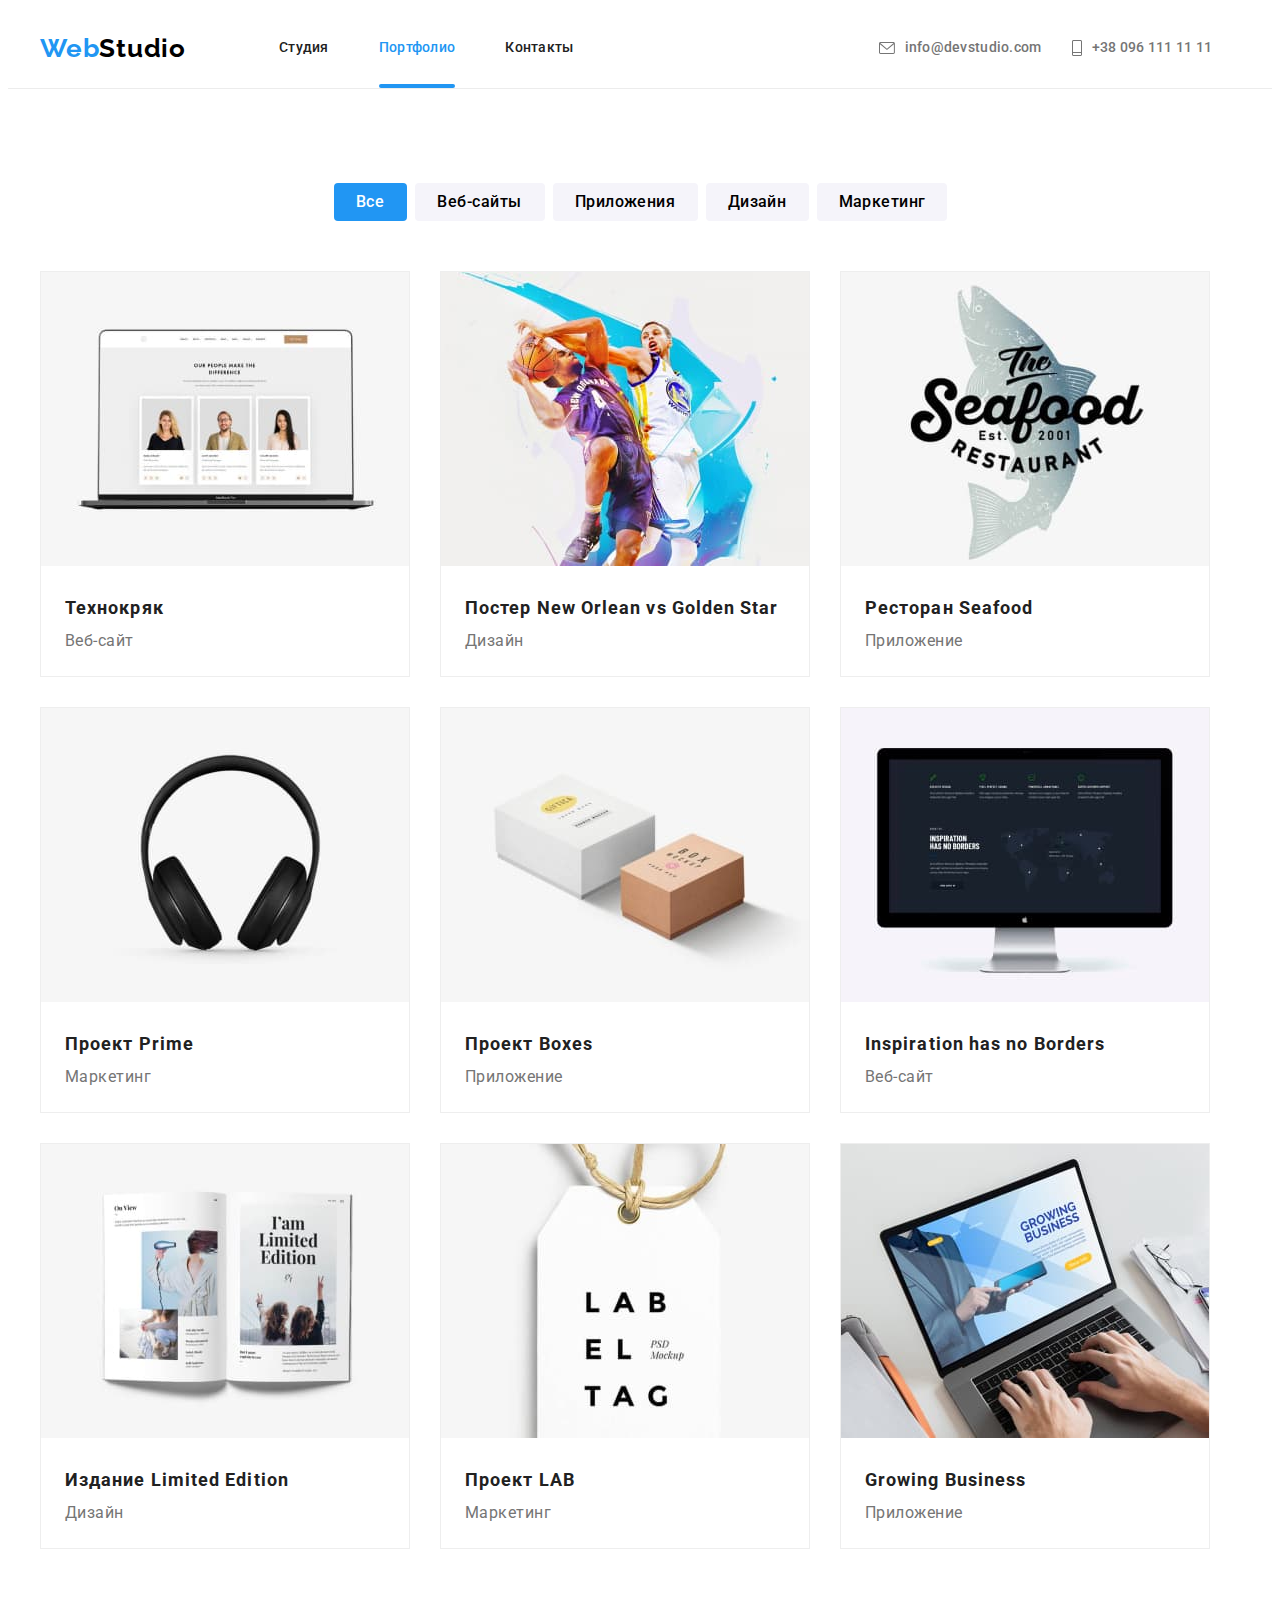
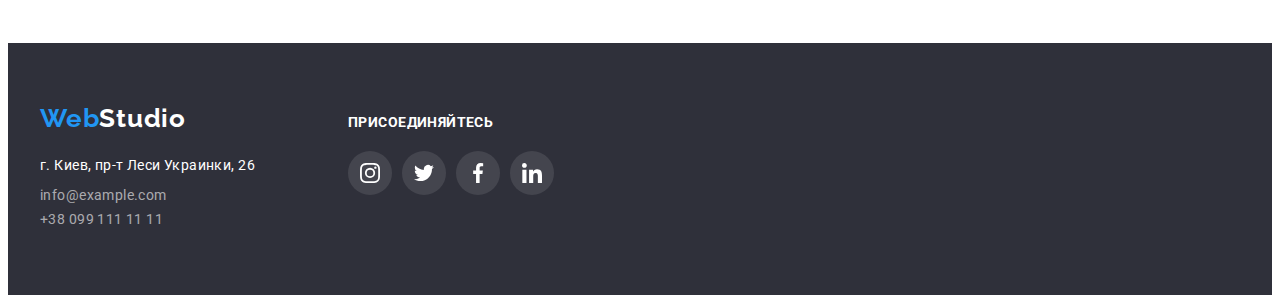
==== portfolio.html @ 121e08d0 "#6 START" ====
<!DOCTYPE html>
<html lang="en">
  <head>
    <meta charset="UTF-8" />
    <meta http-equiv="X-UA-Compatible" content="IE=edge" />
    <meta name="viewport" content="width=device-width, initial-scale=1.0" />
    <title>Portfolio</title>
    <link rel="preconnect" href="https://fonts.googleapis.com" />
    <link rel="preconnect" href="https://fonts.gstatic.com" crossorigin />
    <link
      href="https://fonts.googleapis.com/css2?family=Raleway:wght@700&family=Roboto:wght@400;500;700;900&display=swap"
      rel="stylesheet"
    />
    <link
      rel="stylesheet"
      href="https://cdnjs.cloudflare.com/ajax/libs/modern-normalize/1.1.0/modern-normalize.min.css"
      integrity="sha512-wpPYUAdjBVSE4KJnH1VR1HeZfpl1ub8YT/NKx4PuQ5NmX2tKuGu6U/JRp5y+Y8XG2tV+wKQpNHVUX03MfMFn9Q=="
      crossorigin="anonymous"
      referrerpolicy="no-referrer"
    />
    <link rel="stylesheet" href="./css/styles.css" />
  </head>
  <body class="page">
    <!-- Header section -->
    <header class="page-header page-header-portfolio">
      <div class="container header-container">
        <nav class="nav-site, link">
          <a class="logo-link link" href="" lang="en">Web<span class="logo-accent">Studio</span></a>
          <ul class="nav-list list">
            <li><a class="nav-item link" href="./index.html">Студия</a></li>
            <li>
              <a class="nav-item link nav-item-portfolio" href="./portfolio.html">Портфолио</a>
            </li>
            <li><a class="nav-item link nav-item-portfolio-contacts" href="">Контакты</a></li>
          </ul>
        </nav>
        <ul class="contacts-header list">
          <li>
            <a class="contacts-link link contacts-link-icons" href="info@devstudio.com"
              ><svg class="mailhover-icons" width="16px" height="12px">
              <use href="./images/icons/icons2.svg#mailhover">
            </svg>info@devstudio.com</a
            >
          </li>
          <li><a class="contacts-tel link" href="+380961111111"><svg class="vector-icons" width="10px" height="16px">
              <use href="./images/icons/icons2.svg#vector">
            </svg>+38 096 111 11 11</a></li>
        </ul>
      </div>
    </header>
    <main>
      <!-- Портфолио кнопки -->
      <section class="portfolio-button">
        <div class="container container-portfolio">
          <div class="portfolio-button-item">
            <ul class="portfolio-list list">
              <li>
                <button type="button" class="portfolio-btn current portfolio-btn-curent">
                  Все
                </button>
              </li>
              <li>
                <button type="button" class="portfolio-btn portfolio-btn-site">Веб-сайты</button>
              </li>
              <li>
                <button type="button" class="portfolio-btn portfolio-btn-app">Приложения</button>
              </li>
              <li>
                <button type="button" class="portfolio-btn portfolio-btn-design">Дизайн</button>
              </li>
              <li>
                <button type="button" class="portfolio-btn portfolio-btn-marketing">
                  Маркетинг
                </button>
              </li>
            </ul>
          </div>
          <h1 class="title">Preview</h1>
          <ul class="portfolio-cards-list list">
            <li class="item-cards">
              <div class="portfolio-project">
              <a href="" class="link-cards" >
                <div class="portfolio-foto">
                <img
                  class="portfolio-cards-img"
                  src="./images/portfolio/img1.jpg"
                  alt="Веб-сайт"
                  width="370"
                  
                /><div class="portfolio-overlay">
                  <p class="portfolio-overlay-text">
                    Ресурс пропонує комплексні пропозиції з різним рівнем функціоналу та сервісів. Все це дозволить відвідувачу отримати вичерпні відомості про компанію чи приватну особу.
                  </p>
                </div> </div>
                   
                <div class="cards-name">
                  <h2 class="portfolio-cards-title">Технокряк</h2>
                  <p class="portfolio-cards-text">Веб-сайт</p>
                </div>
              </a>
              </div>
            </li>
            
            <li class="item-cards">
              <div class="portfolio-project">
              <a href="" class="link-cards">
                <div class="portfolio-foto">
                <img
                  class="portfolio-cards-img"
                  src="./images/portfolio/img2.jpg"
                  alt="Дизайн"
                  width="370"
                  
                /><div class="portfolio-overlay">
                  <p class="portfolio-overlay-text">
Ресурс пропонує комплексні пропозиції з різним рівнем функціоналу та сервісів. Все це дозволить відвідувачу отримати вичерпні відомості про компанію чи приватну особу.
                  </p>
                </div></div>
                
                <div class="cards-name">
                  <h2 class="portfolio-cards-title">Постер New Orlean vs Golden Star</h2>
                  <p class="portfolio-cards-text">Дизайн</p>
                </div>
              </a>
              </div>
            </li>
            <li class="item-cards">
              <div class="portfolio-project">
              <a href="" class="link-cards">
                <div class="portfolio-foto">
                <img
                  class="portfolio-cards-img"
                  src="./images/portfolio/img3.jpg"
                  alt="Приложение"
                  width="370"
                /><div class="portfolio-overlay">
                  <p class="portfolio-overlay-text">
Ресурс пропонує комплексні пропозиції з різним рівнем функціоналу та сервісів. Все це дозволить відвідувачу отримати вичерпні відомості про компанію чи приватну особу.
                  </p>
                </div></div>
                
                <div class="cards-name">
                  <h2 class="portfolio-cards-title">Ресторан Seafood</h2>
                  <p class="portfolio-cards-text">Приложение</p>
                </div>
              </a>
              </div>
            </li>
            <li class="item-cards">
              <div class="portfolio-project">
              <a href="" class="link-cards">
                <div class="portfolio-foto">
                <img
                  class="portfolio-cards-img"
                  src="./images/portfolio/img4.jpg"
                  alt="Маркетинг"
                  width="370"
                /><div class="portfolio-overlay">
                  <p class="portfolio-overlay-text">
Ресурс пропонує комплексні пропозиції з різним рівнем функціоналу та сервісів. Все це дозволить відвідувачу отримати вичерпні відомості про компанію чи приватну особу.
                  </p>
                </div></div>
                
                <div class="cards-name">
                  <h2 class="portfolio-cards-title">Проект Prime</h2>
                  <p class="portfolio-cards-text">Маркетинг</p>
                </div>
              </a>
              </div>
            </li>
            <li class="item-cards">
              <div class="portfolio-project">
              <a href="" class="link-cards">
                <div class="portfolio-foto">
                <img
                  class="portfolio-cards-img"
                  src="./images/portfolio/img5.jpg"
                  alt="Приложение"
                  width="370"
                /><div class="portfolio-overlay">
                  <p class="portfolio-overlay-text">
Ресурс пропонує комплексні пропозиції з різним рівнем функціоналу та сервісів. Все це дозволить відвідувачу отримати вичерпні відомості про компанію чи приватну особу.
                  </p>
                </div></div>
                
                <div class="cards-name">
                  <h2 class="portfolio-cards-title">Проект Boxes</h2>
                  <p class="portfolio-cards-text">Приложение</p>
                </div>
              </a>
              </div>
            </li>
            <li class="item-cards">
              <div class="portfolio-project">
              <a href="" class="link-cards">
                <div class="portfolio-foto">
                <img
                  class="portfolio-cards-img"
                  src="./images/portfolio/img6.jpg"
                  alt="Веб-сайт"
                  width="370"
                /><div class="portfolio-overlay">
                  <p class="portfolio-overlay-text">
Ресурс пропонує комплексні пропозиції з різним рівнем функціоналу та сервісів. Все це дозволить відвідувачу отримати вичерпні відомості про компанію чи приватну особу.
                  </p>
                </div></div>
                
                <div class="cards-name">
                  <h2 class="portfolio-cards-title">Inspiration has no Borders</h2>
                  <p class="portfolio-cards-text">Веб-сайт</p>
                </div>
              </a>
              </div>
            </li>
            <li class="item-cards">
              <div class="portfolio-project">
              <a href="" class="link-cards">
                <div class="portfolio-foto">
                <img
                  class="portfolio-cards-img"
                  src="./images/portfolio/img7.jpg"
                  alt="Дизайн"
                  width="370"
                /><div class="portfolio-overlay">
                  <p class="portfolio-overlay-text">
Ресурс пропонує комплексні пропозиції з різним рівнем функціоналу та сервісів. Все це дозволить відвідувачу отримати вичерпні відомості про компанію чи приватну особу.
                  </p>
                </div></div>
                
                <div class="cards-name">
                  <h2 class="portfolio-cards-title">Издание Limited Edition</h2>
                  <p class="portfolio-cards-text">Дизайн</p>
                </div>
              </a>
              </div>
            </li>
            <li class="item-cards">
              <div class="portfolio-project">
              <a href="" class="link-cards">
                <div class="portfolio-foto">
                <img
                  class="portfolio-cards-img"
                  src="./images/portfolio/img8.jpg"
                  alt="Маркетинг"
                  width="370"
                /><div class="portfolio-overlay">
                  <p class="portfolio-overlay-text">
Ресурс пропонує комплексні пропозиції з різним рівнем функціоналу та сервісів. Все це дозволить відвідувачу отримати вичерпні відомості про компанію чи приватну особу.
                  </p>
                </div></div>
                
                <div class="cards-name">
                  <h2 class="portfolio-cards-title">Проект LAB</h2>
                  <p class="portfolio-cards-text">Маркетинг</p>
                </div>
              </a>
              </div>
            </li>
            <li class="item-cards">
              <div class="portfolio-project">
              <a href="" class="link-cards">
                <div class="portfolio-foto">
                <img
                  class="portfolio-cards-img"
                  src="./images/portfolio/img9.jpg"
                  alt="Приложение"
                  width="370"
                /><div class="portfolio-overlay">
                  <p class="portfolio-overlay-text">
Ресурс пропонує комплексні пропозиції з різним рівнем функціоналу та сервісів. Все це дозволить відвідувачу отримати вичерпні відомості про компанію чи приватну особу.
                  </p>
                </div></div>
                
                <div class="cards-name">
                  <h2 class="portfolio-cards-title">Growing Business</h2>
                  <p class="portfolio-cards-text">Приложение</p>
                </div>
              </a>
              </div>
            </li>
          </ul>
        </div>
      </section>
    </main>
    <footer class="footer">
      <div class="container">
      <div class="footer-flex">
        <a class="logo-link link logo-link-footer" href="" lang="en"
          >Web<span class="logo-accent-footer">Studio</span></a
        >
        <address>
          <ul class="footer-list list">
            <li class="footer-item">
              <a
                class="footer-mail link"
                href="https://bit.ly/3pXMvUd"
                target="_blank"
                rel="noopener noreferrer"
                ><samp class="footer-text">г. Киев, пр-т Леси Украинки, 26</samp>
              </a>
            </li>
            <li class="footer-item">
              <a class="link-footer" href="mailto:info@devstudio.com">info@example.com</a>
            </li>
            <li><a class="footer-tel link" href="tel=+380991111111">+38 099 111 11 11</a></li>
          </ul>
        </address>
      </div>
      <!-- Футер. Правый блок -->
      <div class="footer-right-block ">
        <h3 class="footer-title">присоединяйтесь</h3>
        <ul class="footer-social-list">
                  <li><a class="footer-social-link" href rel="noopener nooferrer" target="_blank" aria-label="instagram">
                    <svg class="footer-social-icon" width="20px" height="20px">
                      <use href="./images/icons/icons2.svg#instagram"></use>
                    </svg>

                  </a></li>
                  <li><a class="footer-social-link" href rel="noopener nooferrer" target="_blank" aria-label="twitter">
                    <svg class="footer-social-icon" width="20px" height="20px">
                      <use href="./images/icons/icons2.svg#twitter"></use>
                    </svg>

                  </a></li>
                  <li><a class="footer-social-link" href rel="noopener nooferrer" target="_blank" aria-label="facebook">
                    <svg class="footer-social-icon" width="20px" height="20px">
                      <use href="./images/icons/icons2.svg#facebook"></use>
                    </svg>

                  </a></li>
                  <li><a class="footer-social-link" href rel="noopener nooferrer" target="_blank" aria-label="linkedin">
                    <svg class="footer-social-icon" width="20px" height="20px">
                      <use href="./images/icons/icons2.svg#linkedin"></use>
                    </svg>

                  </a></li>

      </div>
      </div>
    </footer>
  </body>
</html>
---- css/styles.css ----
:root {
    /* fonts */
    --main-font: 'Roboto', sans-serif;
    --secondary-font: 'Raleway', sans-serif;
    /* text color */
    --main-txt-cl: #212121;
    --secondary-txt-cl: #757575;
    --logo-blue-txt-cl: #2196F3;
    --logo-black-txt-cl: #000000;
    --logo-white-txt-cl: #FFFFFF;
    /* bg color */
    --dark-bg-cl: #2F303A;
    --light-bg-cl: #F5F4FA;
    /* others */
    --button-text-color: #000000;
    --focus-color: #ffffff;
}


body {
    font-family: var(--main-font);
    color: var(--main-txt-cl);
}

/* reset styles */
.link-footer, .contacts-link,
.link,
.link-cards {
    text-decoration: none;
    color: currentColor;
}

.list {
    list-style: none;
    padding: 0;
    margin: 0;
}

h1,h2,h3,h4,h5,h6,p {
    margin: 0;
}

/* Header section */
.container {
    width: 1200px;
    padding-left: 15px;
    padding-right: 15px;
    margin-left: auto;
    margin-right: auto;
}
.container-styles {
    padding-top: 94px;
    padding-bottom: 94px;
}

.page-header {
border-bottom: 1px solid #ECECEC;
}
.header-container {
    display: flex;
    
}
 .link {
    display: flex;
}
 
.logo-link {
    margin-right: 93px;
    align-items: center;
}
 
.nav-list {
    display: flex;
    align-items: center;    
}

.nav-item {
    padding-top: 32px;
    padding-bottom: 32px;
    margin-right: 50px;
}

.nav-item {
    position: relative;
    transition: color 250ms cubic-bezier(0.4, 0, 0.2, 1);


}

.nav-item-contacts {
    margin-right: 0;
}   

.contacts-header {
    margin-left: 305px;
    display: flex;
    align-items: center;
    font-weight: 500;
    font-size: 14px;
    color: #757575;
    
}

.mailhover-icons {
    display: flex;
    justify-content: center;
    align-items: center;
    margin-right: 10px;
    fill:currentColor;
    
}
.vector-icons {
    display: flex;
    justify-content: center;
    align-items: center;
    margin-right: 10px;
    fill: currentColor; 
    
}
.contacts-link {
    align-items: center;
    padding-top: 32px;
    padding-bottom: 32px;
    margin-right: 30px;
    position: relative;
    transition: color 250ms cubic-bezier(0.4, 0, 0.2, 1);
    
}

.contacts-tel {
    padding-top: 32px;
    padding-bottom: 32px;
    position: relative;
    transition: color 250ms cubic-bezier(0.4, 0, 0.2, 1);
}

.logo-link {
    font-family: var(--secondary-font);
    color: var(--logo-blue-txt-cl);
    font-weight: 700;
    font-size: 26px;
    line-height: 1.19;
    letter-spacing: 0.03em;
}

.logo-accent {
    color: var(--logo-black-txt-cl);
}

.nav-item {
    font-weight: 500;
    font-size: 14px;
    line-height: 1.14;
    letter-spacing: 0.02em;
    color: var(--main-txt-cl)
}

.nav-item-studio {
    font-weight: 500;
    font-size: 14px;
    line-height: 1.14;
    letter-spacing: 0.02em;
    color: var(--logo-blue-txt-cl);
    text-decoration: none;
}


/* Подчёркивание */

.nav-item-studio {
    position: relative;
    color: #2196F3;
}

.nav-item-studio::after {
    position: absolute;
    bottom: 0;
    left: 0;
    content: "";
    width: 100%;
    height: 4px;
    border-radius: 2px;
    background-color: #2196F3;
}

.nav-item:hover,
.nav-item:focus {
    color: var(--logo-blue-txt-cl);
}

.contacts-link,
.contacts-tel {
    font-weight: 500;
    font-size: 14px;
    line-height: 1.14;
    letter-spacing: 0.02em;
    color: var(--logo-blue-txt-cl)
    margin-left: 10px;

}
.contacts-link-portfolio {
    font-weight: 500;
    font-size: 14px;
    line-height: 1.14;
    letter-spacing: 0.02em;
    color: var(--secondary-txt-cl)
}
.contacts-link:hover,
.contacts-link:focus {
    color: var(--logo-blue-txt-cl);
}

.contacts-tel {
    font-weight: 500;
    font-size: 14px;
    line-height: 1.14;
    letter-spacing: 0.02em;
    color: var(--secondary-txt-cl)
}

.contacts-tel:hover,
.contacts-tel:focus {
    color: var(--logo-blue-txt-cl);
}



/* Hero */

.overlay {
    max-width: 1600px;
    height: 600px;
    margin-right: auto;
    margin-left: auto;
    background-image:linear-gradient(to right,
    rgba(47, 48, 58, 0.4),
    rgba(47, 48, 58, 0.4)),
    url(../images/studio/imghero.jpg);
    background-position: center;
    background-color: #C4C4C4;;
}

.hero {
    padding-top: 94px;
    padding-bottom: 94px;
    margin-left: auto;
    margin-right: auto;
    background-color: var(--dark-bg-cl);
    
}

.hero-text {
    margin-top: 106px;
    margin-bottom: 30px;
    font-weight: 900;
    font-size: 44px;
    line-height: 1.36;
    text-align: center;
    letter-spacing: 0.06em;
    text-transform: uppercase;
    color: #FFFFFF;
}

.container-btn {
    display: flex;
    margin: 0 auto;
    margin-bottom: 106px;
}
.btn {
    max-width: 250px;
    min-width: 200px;
    max-height: 50px;
    padding-top: 10px;
    padding-right: 32px;
    padding-bottom: 10px;
    padding-left: 32px;  
    transition: color 250ms cubic-bezier(0.4, 0, 0.2, 1),
    background-color 250ms cubic-bezier(0.4, 0, 0.2, 1);
}

.btn {
    font-family: inherit;
    font-weight: 700;
    font-size: 16px;
    line-height: 1.88;
    letter-spacing: 0.06em;
    color: #FFFFFF;
    background: #2196F3;
    box-shadow: 0px 4px 4px rgba(0, 0, 0, 0.15);
    border-radius: 4px;
    border: transparent;
    transition: color 250ms cubic-bezier(0.4, 0, 0.2, 1),
    background-color 250ms cubic-bezier(0.4, 0, 0.2, 1);
}

.btn:hover,
.btn:focus {
    cursor: pointer;
    --button-text-color: #000000;
        color: var(--button-text-color);
        --focus-color: #ffffff;
        background-color: var(--focus-color);

}
/* Наши преимущества */
.advantage {
    padding-top: 94px;
    padding-bottom: 94px;
}
.icon {
    display: flex;
    justify-content: center;
    align-items: center;
    width: 270px;
    height: 120px;
    background-color: #F5F4FA;
    border-radius: 4px;
    margin-bottom: 30px;
    
}

.advantage-list {
    display: flex;
    gap: 30px;
}

.advantage-list:last-child {
    margin-right: 0;
}
.advantage-title {
    margin-bottom: 10px;
    width: 270px;
    height: 16px;
    font-weight: 700;
    font-size: 14px;
    line-height: 1.14;
    letter-spacing: 0.03em;
    text-transform: uppercase;
    color: var(--main-txt-cl);
}

.advantage-text {
    width: 270px;
    height: 75px;
    font-weight: 400;
    font-size: 14px;
    line-height: 1.71;
    letter-spacing: 0.03em;
    color: var(--secondary-txt-cl)
}

/* Чем мы занимаемся */
.benefits {
    padding-bottom: 94px;
}


.benefits-text {
    margin-bottom: 50px;
    font-weight: 700;
    font-size: 36px;
    line-height: 1.17;
    text-align: center;
    letter-spacing: 0.03em;
    color: var(--main-txt-cl)
}
.benefits-list {
    display: flex;
    gap: 30px;
}
/* Чем мы занимаемся (текст на фото) */
.benefits-foto-list{
    position: relative;
}

.benefits-photo-list-action {
    position: absolute;
    width: 100%;
    bottom: 0;
    padding-top: 24px;
    padding-bottom: 24px;
    overflow: hidden;
    opacity: 1;
    background: rgba(47, 48, 58, 0.8);
    transition: opacity 250ms cubic-bezier(0.4, 0, 0.2, 1);
}

.benefits-text-action {
    font-family: 'Roboto';
    font-style: normal;
    font-weight: 700;
    font-size: 14px;
    line-height: 1.14;
    text-align: center;
    letter-spacing: 0.03em;
    text-transform: uppercase;
    color: #FFFFFF;
}







/* Наша команда */
.team {
    padding-top: 94px;
    padding-bottom: 94px;
    background-color: var(--light-bg-cl);
}

.team-name-post {
padding-top: 30px;
padding-bottom: 30px;
}

.team-text {
    margin-bottom: 50px;
    font-weight: 700;
    font-size: 36px;
    line-height: 1.17;
    text-align: center;
    letter-spacing: 0.03em;
    color: var(--main-txt-cl);
    
}

.team-list {
    width: 270px;
    display: flex;
    gap: 30px;
}

.team-items {
    box-shadow: 0px 1px 3px rgba(0, 0, 0, 0.12), 0px 1px 1px rgba(0, 0, 0, 0.14), 0px 2px 1px rgba(0, 0, 0, 0.2);
    border-radius: 0px 0px 4px 4px;
    background: #FFFFFF;
} 

.team-name {
   
    margin-bottom: 10px;
    font-weight: 500;
    font-size: 16px;
    line-height: 1.19;
    text-align: center;
    letter-spacing: 0.03em;
    color: var(--main-txt-cl)
}

.team-post {
    font-weight: 400;
    font-size: 16px;
    line-height: 1.19;
    text-align: center;
    letter-spacing: 0.03em;
    color: var(--secondary-txt-cl);
    margin-bottom: 16px;
    

}
.team-list {
    align-items: center;
   
}

.social-link {
    
    align-items: center;
    justify-content: center;
    display: flex;
    width: 44px;
    height: 44px;
    background-color: #ffffff;
    border-radius: 50%;
    transition: color 250ms cubic-bezier(0.4, 0, 0.2, 1),
    background-color 250ms cubic-bezier(0.4, 0, 0.2, 1);
    
}

.social-list {
    gap: 10px;
    display: flex;
    align-items: center;
    justify-content: center;
    padding-right: 32px;
    padding-left: 32px;
    list-style: none;
    
}
.social-icon {
    fill: #AFB1B8;  
}

.social-link:hover,
.social-link:focus {
    background-color: #2196F3;
    outline: none;
    
}

.social-link:hover .social-icon {
    fill: #ffffff;
}
.social-link:focus .social-icon {
    fill: #ffffff;
}

/* Постоянные клиенты */

.section-clients {
    padding-top: 94px;
    padding-bottom: 94px;
}
.list-clients {
    display: flex;
    list-style: none;
    align-items: center;
    justify-content: center;
    gap: 30px;
    margin: 0;
    padding: 0;
    transition: color 250ms cubic-bezier(0.4, 0, 0.2, 1),
    border-color 250ms cubic-bezier(0.4, 0, 0.2, 1);
    
}

.clients-icon-icon {
    display: flex;
    align-items: center;
    justify-content: center;
    width: 170px;
    height: 92px;
    background-color: #ffffff;
    border: 1px solid #AFB1B8;
    border-radius: 4px;
    fill: #AFB1B8;
    transition: color 250ms cubic-bezier(0.4, 0, 0.2, 1),
    border-color 250ms cubic-bezier(0.4, 0, 0.2, 1);

}


.clients-icon-icon:hover,
.clients-icon-icon:focus {
    fill: #2196F3;
    border-color: #2196F3;
    border: 1px solid #2196F3;
    outline: none;
   
   
}

.title-clients {
    font-family: 'Roboto';
        font-style: normal;
        font-weight: 700;
        font-size: 36px;
        line-height: 1.17;
        text-align: center;
        letter-spacing: 0.03em;
        color: #212121;
        margin-bottom: 50px;
}
/* Футер */
.footer {
    padding-top: 60px;
    padding-bottom: 60px;
    background-color: var(--dark-bg-cl);
    
}

.footer .container {
    display: flex;
    align-items: baseline;
}
.logo-link-footer {
    width: 145px;
    height: 31px;
    margin-bottom: 20px;
    
}
.logo-accent-footer {
    color: var(--logo-white-txt-cl);
    
}

.footer-list {
    width: 231px;
    height: 81px;
   
}


.footer-text {
    margin-bottom: 9px;
    font-family: 'Roboto';
    font-style: normal;
    font-weight: 400;
    font-size: 14px;
    line-height: 1.71;
    letter-spacing: 0.03em;
    color: var(--logo-white-txt-cl)
}

.footer-text:hover,
.footer-text:focus {
    color: var(--logo-blue-txt-cl);
}

.link-footer {
    margin-bottom: 9px;
    font-family: 'Roboto';
    font-style: normal;
    font-weight: 400;
    font-size: 14px;
    line-height: 1.71;
    letter-spacing: 0.03em;
    color: rgba(255, 255, 255, 0.6);
    transition: color 250ms cubic-bezier(0.4, 0, 0.2, 1),
    background-color 250ms cubic-bezier(0.4, 0, 0.2, 1);
}

.link-footer:hover,
.link-footer:focus {
    color: var(--logo-blue-txt-cl);
}

.footer-tel {
    font-family: 'Roboto';
    font-style: normal;
    font-weight: 400;
    font-size: 14px;
    line-height: 1.71;
    letter-spacing: 0.03em;
    color: rgba(255, 255, 255, 0.6);
}

.footer-text, 
.link-footer,
.footer-tel {
    width: 231px;
    height: 21px;
}

.footer-tel:hover,
.footer-tel:focus {
    color: var(--logo-blue-txt-cl);
}


/* Футер. Правый блок */


.footer-right-block {
margin-left: 70px;
   
} 

.footer-social-list {
    display: flex;
    align-items: baseline;
    justify-content: center; 
     gap: 10px;
    list-style: none;
    margin: 0;
    padding-left: 0;
}

.footer-social-link {
    display: flex;
    align-items: center;
    justify-content: center;
    width: 44px;
    height: 44px;
    background-color: rgba(255, 255, 255, 0.1);
    border-radius: 50%;
    margin-top: 20px;
    transition: color 250ms cubic-bezier(0.4, 0, 0.2, 1),
    background-color 250ms cubic-bezier(0.4, 0, 0.2, 1);
}

.footer-title {
    display: flex;
    align-items: baseline;
    font-family: 'Roboto';
    font-style: normal;
    font-weight: 700;
    font-size: 14px;
    line-height: 1.14;
    letter-spacing: 0.03em;
    text-transform: uppercase;
    color: #FFFFFF;
    padding-left: 0;
}

.footer-social-icon {
    fill: #FFFFFF;
}
.footer-social-link:hover,
.footer-social-link:focus {
    fill: #2196F3;
    border-color: #2196F3;
    border: 1px solid #2196F3;
    background-color: #2196F3;
    outline: none;
} 

/* Prtfolio*/
.page-header-portfolio {
    border-bottom: 1px solid #ECECEC;
}

.nav-item-portfolio {
    font-weight: 500;
    font-size: 14px;
    line-height: 1.14;
    letter-spacing: 0.02em;
    color: var(--logo-blue-txt-cl);
    text-decoration: none;
}
.nav-item-portfolio-contacts {
    margin: 0 auto;
}

/* Псевдо портфолио */
.nav-item-portfolio {
    position: relative;
    color: #2196F3;
}
.nav-item-portfolio::after {
    position: absolute;
    bottom: 0;
    left: 0;
    content: "";
    width: 100%;
    height: 4px;
    border-radius: 2px;
    background-color: #2196F3;
}




.contacts-link-portfolio {
    margin-right: 50px;
    padding-top: 32px;
    padding-bottom: 32px;
}
.contacts-link-portfolio:hover,
.contacts-link-portfolio:focus {
    color: var(--logo-blue-txt-cl);
}

/* Портфолио кнопки */

.portfolio-button {
    padding-top: 94px;
    padding-bottom: 94px;
}


.portfolio-list {
    display:flex;
    justify-content: center ;
    gap: 8px;
    margin-bottom: 50px;
   
}

.portfolio-btn-curent {
    width: 73px;
    height: 38px;
    padding-top: 6px;
    padding-right: 22px;
    padding-bottom: 6px;
    padding-left: 22px;
}

.portfolio-btn-site {
    max-width: 200px;
    min-width: 130px;
    width: 128px;
    height: 38px;
    padding-top: 6px;
    padding-right: 22px;
    padding-bottom: 6px;
    padding-left: 22px;
}

.portfolio-btn-app {
    width: 145px;
    height: 38px;
    padding-top: 6px;
    padding-right: 22px;
    padding-bottom: 6px;
    padding-left: 22px;
}

.portfolio-btn-design {
    width: 103px;
    height: 38px;
    padding-top: 6px;
    padding-right: 22px;
    padding-bottom: 6px;
    padding-left: 22px;
}

.portfolio-btn-marketing {
    width: 130px;
    height: 38px;
    padding-top: 6px;
    padding-right: 22px;
    padding-bottom: 6px;
    padding-left: 22px;;
}
.portfolio-btn{
    
    font-family: 'Roboto';
    font-style: normal;
    font-weight: 500;
    font-size: 16px;
    line-height: 1.62;
    text-align: center;
    letter-spacing: 0.03em;
    border: none;
    border-radius: 4px;
    background: #F5F4FA;
    transition: color 250ms cubic-bezier(0.4, 0, 0.2, 1),
    background-color 250ms cubic-bezier(0.4, 0, 0.2, 1),
    box-shadow 250ms cubic-bezier(0.4, 0, 0.2, 1);
}
.portfolio-list,
.portfolio-btn, {
    color: var(--main-txt-cl);
}

 .current {
    font-family: 'Roboto';
    font-style: normal;
    color:#FFFFFF;
    background: #2196F3;
    border-radius: 4px;
    border: none;
}
 
.portfolio-btn:hover,
.portfolio-btn:focus {
    background: var(--logo-blue-txt-cl);
    color: #FFFFFF;

}

.title {
    position: absolute;
    width: 1px;
    height: 1px;
    margin: -1px;
    border: 0;
    padding: 0;
    white-space: nowrap;
    clip-path: inset(100%);
    clip: rect(0 0 0 0);
    overflow: hidden;
}

.portfolio-cards-title {
    
    max-width: 350px;
    min-width: 340px;
    width: 322px;
    height: 36px;
    font-weight: 700;
    font-size: 18px;
    line-height: 2;
    letter-spacing: 0.06em;
    color: var(--main-txt-cl)
}

.portfolio-cards-text {
    width: 322px;
    height: 30px;
    font-weight: 400;
    font-size: 16px;
    line-height: 1.88;
    letter-spacing: 0.03em;
    color: var(--secondary-txt-cl)
}
.link-cards:hover,
.link-cards:focus {
color: var(--logo-blue-txt-cl);

}

.portfolio-cards-list {
    display: flex;
    flex-wrap: wrap;
    gap: 30px;
}

.item-cards {
    box-sizing: border-box;
    width: 370px;
    
    background: #FFFFFF;
    border: 1px solid #EEEEEE;
}
.cards-name {
    padding-top: 20px;
    padding-bottom: 20px;
    padding-right: 24px;
    padding-left: 24px;
}
.item-cards:hover {
    box-shadow: 0px 1px 1px rgba(0, 0, 0, 0.12), 0px 4px 4px rgba(0, 0, 0, 0.06), 1px 4px 6px rgba(0, 0, 0, 0.16);
}




/* Модальное окно */

 .backdrope {
    position: fixed;
    top: 0;
    left: 0; 
    width: 100%;
    height: 100%;
    z-index: 1000; 
    align-items: center;
    background: rgba(0,0,0,0.2);
    transition: opacity 250ms cubic-bezier(0.4, 0,0.2,1),
    visibility 250ms cubic-bezier(0.4, 0, 0.2, 1);

    
} 

.backdrope.is-hidden {
     overflow: hidden; 
     opacity: 0; 
     pointer-events: none;
} 

.modal {
    position: relative;
    top: 50%;
    left: 50%;
    transform: translate(-50%, -50%);
    width: 528px;
    height: 581px;
    background-color: #FFFFFF;
    box-shadow: 0px 1px 3px rgba(0, 0, 0, 0.12), 0px 1px 1px rgba(0, 0, 0, 0.14), 0px 2px 1px rgba(0, 0, 0, 0.2);
    border-radius: 4px;

    
}

.button-close-modal {
    position: absolute;
    top: 8px;
    right: 8px;
    display: flex;
    align-items: center;
    justify-content: center;
    width: 30px;
    height: 30px;
    padding: 0;
    background: #ffffff;
    border: 1px solid rgba(0, 0, 0, 0.1);
    border-radius: 50%;
    background-color: transparent;
    cursor: pointer;
}

/* .svg-close-modal {
     position: absolute; 
     right: 0;
    top: 0; 
    display: flex;
        align-items: center;
        justify-content: center;
} */


/* Портфолио текст */


.portfolio-foto {
    position: relative;
    overflow: hidden; 
}
.portfolio-overlay {
    position: absolute;
    display: block;
    bottom: 0;
    left: 0;
    width: 100%;
    height: 100%;
    background-color: rgba(33, 150, 243, 0.9);
    transform: translateY(100%);
    transition: transform 250ms cubic-bezier(0.4, 0, 0.2, 1);
    
}
.portfolio-overlay-text {
    font-family: var(--main-font);
    font-style: normal;
    font-weight: 400;
    font-size: 18px;
    line-height: 1.56;
    padding-top: 63px;
    padding-bottom: 63px;
    padding-left: 24px;
    padding-right: 24px;
    letter-spacing: 0.03em;
    color: #ffffff;
}
.portfolio-foto:hover .portfolio-overlay {
    transform: translateY(0);
    opacity: 1;
}
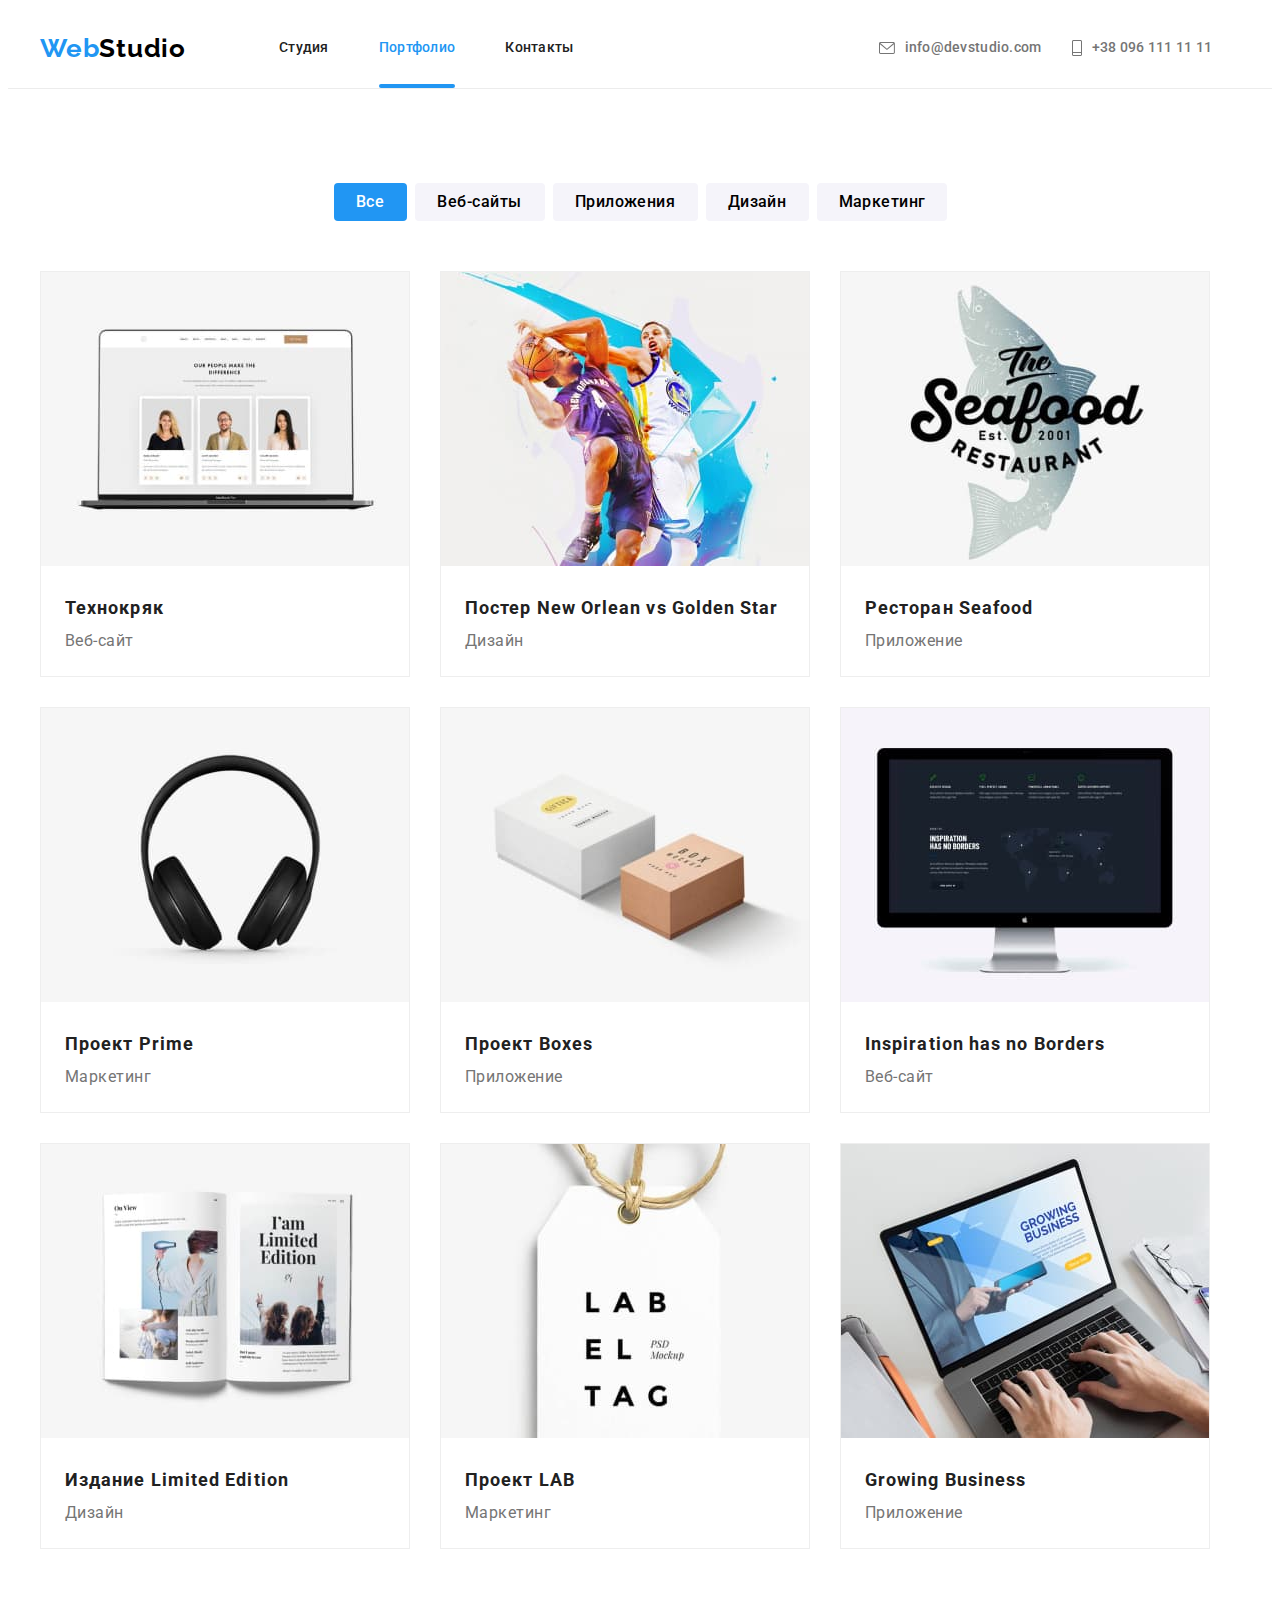
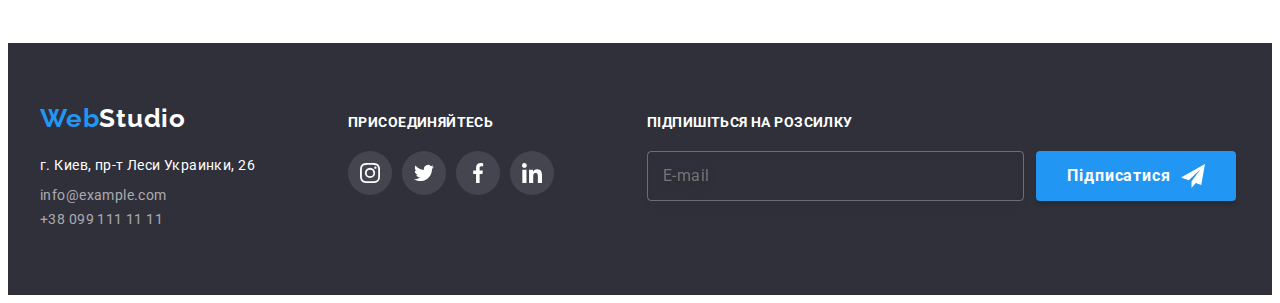
==== commit c1dc66ff: "modal window" ====
--- a/portfolio.html
+++ b/portfolio.html
@@ -336,6 +336,20 @@
                   </a></li>
 
       </div>
+      <!-- Підписатися -->
+      <div class="subscribe">
+        <h2 class="subscribe-title">Підпишіться на розсилку</h2>
+        <form name="subscribe-form" class="subscribe-form">
+          <input class="subscribe-field" name="subscribe-email" type="email" placeholder="E-mail" autocomplete="on">
+        <button class="button" type="submit">
+          <span class="button__label">Підписатися</span>
+  <svg class="button__icon" width="24px" height="24px">
+    <use href="./images/icons/icons2.svg#send" ></use>
+  </svg>
+  </button>
+</form>
+      
+      </div>
       </div>
     </footer>
   </body>
--- a/css/styles.css
+++ b/css/styles.css
@@ -1,4 +1,4 @@
-
+  
 :root {
     /* fonts */
     --main-font: 'Roboto', sans-serif;
@@ -298,9 +298,9 @@
 .btn:focus {
     cursor: pointer;
     --button-text-color: #000000;
-        color: var(--button-text-color);
-        --focus-color: #ffffff;
-        background-color: var(--focus-color);
+    color: var(--button-text-color);
+    --focus-color: #ffffff;
+    background-color: var(--focus-color);
 
 }
 /* Наши преимущества */
@@ -399,11 +399,6 @@
 }
 
 
-
-
-
-
-
 /* Наша команда */
 .team {
     padding-top: 94px;
@@ -656,7 +651,7 @@
 
 .footer-right-block {
 margin-left: 70px;
-   
+   margin-right: 93px;
 } 
 
 .footer-social-list {
@@ -707,6 +702,80 @@
     background-color: #2196F3;
     outline: none;
 } 
+
+/* Футер підписатися*/
+
+.subscribe-title {
+    margin-bottom: 20px;
+    padding-top: 12px;
+    font-family: 'Roboto';
+    font-style: normal;
+    font-weight: 700;
+    font-size: 14px;
+    line-height: 1.14;
+    letter-spacing: 0.03em;
+    text-transform: uppercase;
+    color: #FFFFFF;
+}
+
+.subscribe-form {
+    display: flex;
+}
+
+.subscribe-field {
+    display: inline-block;
+    width: 358px;
+    margin-right: 12px;
+    padding-top: 14px;
+    padding-bottom: 14px;
+    padding-left: 15px;
+    border: 1px solid rgba(255, 255, 255, 0.3);
+    filter: drop-shadow(0px 4px 4px rgba(0, 0, 0, 0.15));
+    border-radius: 4px;
+    font-family: 'Roboto';
+    font-weight: 400;
+    font-size: 16px;
+    line-height: 1.25;
+    letter-spacing: 0.03em;
+    color: rgba(255, 255, 255, 0.6);
+    background-color: inherit;
+    transition: border-color 250ms cubic-bezier(0.4, 0, 0.2, 1);
+    outline: none;
+}
+.subscribe-field :hover
+.subscribe-field :focus {
+    border: 1px solid rgba(255, 255, 255, 0.3);
+    border-color: rgba(33, 150, 243, 1);
+}
+.button {
+    display: flex;
+    align-items: center;
+    justify-content: center;
+    width: 200px;
+    height: 50px;
+    font-family: 'Roboto';
+    font-style: normal;
+    font-weight: 700;
+    font-size: 16px;
+    line-height: 1.88;
+    letter-spacing: 0.06em;
+    color: #FFFFFF;
+    background-color: #2196F3;
+    box-shadow: 0px 4px 4px rgba(0, 0, 0, 0.15);
+    border-radius: 4px;
+    cursor: pointer;
+    border: none;
+    transition: background-color 250ms cubic-bezier(0.4, 0, 0.2, 1), filter 250ms cubic-bezier(0.4, 0, 0.2, 1);
+
+}
+
+.button__icon {
+    margin-left: 10px;
+}
+
+
+
+
 
 /* Prtfolio*/
 .page-header-portfolio {
@@ -938,9 +1007,9 @@
 } 
 
 .backdrope.is-hidden {
-     overflow: hidden; 
-     opacity: 0; 
-     pointer-events: none;
+    overflow: hidden; 
+    opacity: 0; 
+    pointer-events: none;
 } 
 
 .modal {
@@ -950,6 +1019,7 @@
     transform: translate(-50%, -50%);
     width: 528px;
     height: 581px;
+    padding: 40px;
     background-color: #FFFFFF;
     box-shadow: 0px 1px 3px rgba(0, 0, 0, 0.12), 0px 1px 1px rgba(0, 0, 0, 0.14), 0px 2px 1px rgba(0, 0, 0, 0.2);
     border-radius: 4px;
@@ -972,16 +1042,148 @@
     border-radius: 50%;
     background-color: transparent;
     cursor: pointer;
-}
-
-/* .svg-close-modal {
-     position: absolute; 
-     right: 0;
-    top: 0; 
-    display: flex;
-        align-items: center;
-        justify-content: center;
-} */
+/* animation: 250ms cubic-bezier(0.4, 0, 0.2, 1); */
+}
+
+.svg-padding {
+    transition: fill 250ms cubic-bezier(0.4, 0, 0.2, 1);
+}
+
+
+.button-close-modal :hover {
+fill: #2196F3;
+} 
+
+.modal-form-title {
+    font-family: 'Roboto';
+    font-style: normal;
+    font-weight: 700;
+    font-size: 20px;
+    line-height: 1.15;
+    text-align: center;
+    letter-spacing: 0.03em;
+    color: #212121;
+}
+
+.modal-form-container{
+    padding-top: 12px;
+    text-align: center;
+}
+
+.modal-form-group {
+
+}
+
+.modal-form-label {
+    position: relative;
+    display: flex;
+    flex-direction: column;
+    margin-bottom: 10px;
+
+}
+
+.label-text {
+    margin-bottom: 4px;
+    font-family: 'Roboto';
+    font-style: normal;
+    font-weight: 400;
+    font-size: 12px;
+    line-height: 1.17;
+    text-align: left;
+    letter-spacing: 0.01em;
+    color: #757575;
+}
+
+.form-field {
+    height: 40px;
+    border: 1px solid rgba(33, 33, 33, 0.2);
+    border-radius: 4px;
+    padding-left: 40px;
+    transition: border-color 250ms cubic-bezier(0.4, 0, 0.2, 1);
+}
+
+.modal-form-icon {
+    position: absolute;
+    top: 50%;
+    left: 12px;
+}
+
+.modal-form-icon {
+    transition: fill 250ms cubic-bezier(0.4, 0, 0.2, 1);
+}
+.modal-form-label .comment {
+    height: 120px;
+    padding: 12px 16px;
+    resize: none;
+}
+
+.modal-form-label .checkbox {
+    flex-direction: row;
+    align-items: center;
+    margin-top: 20px;
+    margin-bottom: 0;
+    padding-left: 12px;
+}
+
+.standart-checkbox {
+
+}
+
+.visually-hidden {
+    position: absolute;
+    width: 1px;
+    height: 1px;
+    margin: -1px;
+    border: 0;
+    padding: 0;
+    white-space: nowrap;
+    clip-path: inset(100%);
+    clip: rect(0 0 0 0);
+    overflow: hidden;
+
+}
+
+.custom-checkbox {
+    position: relative;
+    display: inline-block;
+    width: 16px;
+    height: 15px;
+    margin-right: 9px;
+    border: 2px solid #212121;
+    border-radius: 2px;
+
+
+}
+
+.icon-checkbox {
+    position: absolute;
+    top: -2px;
+    left: -2px;
+    opacity: 0;
+}
+
+.agreement {
+    font-family: 'Roboto';
+    font-weight: 425;
+    font-size: 14px;
+    line-height: 1.71;
+    letter-spacing: 0.03em;
+    color: #757575;
+}
+
+.link-agreement {
+    color: #2196F3;
+}
+
+.btn-send-modal-form {
+    padding: 10px 55px 10px 56px;
+    box-shadow: 0px 4px 4px rgb(0 0 0 / 15%);
+}
+
+.btn-send {
+    
+}
+
 
 
 /* Портфолио текст */
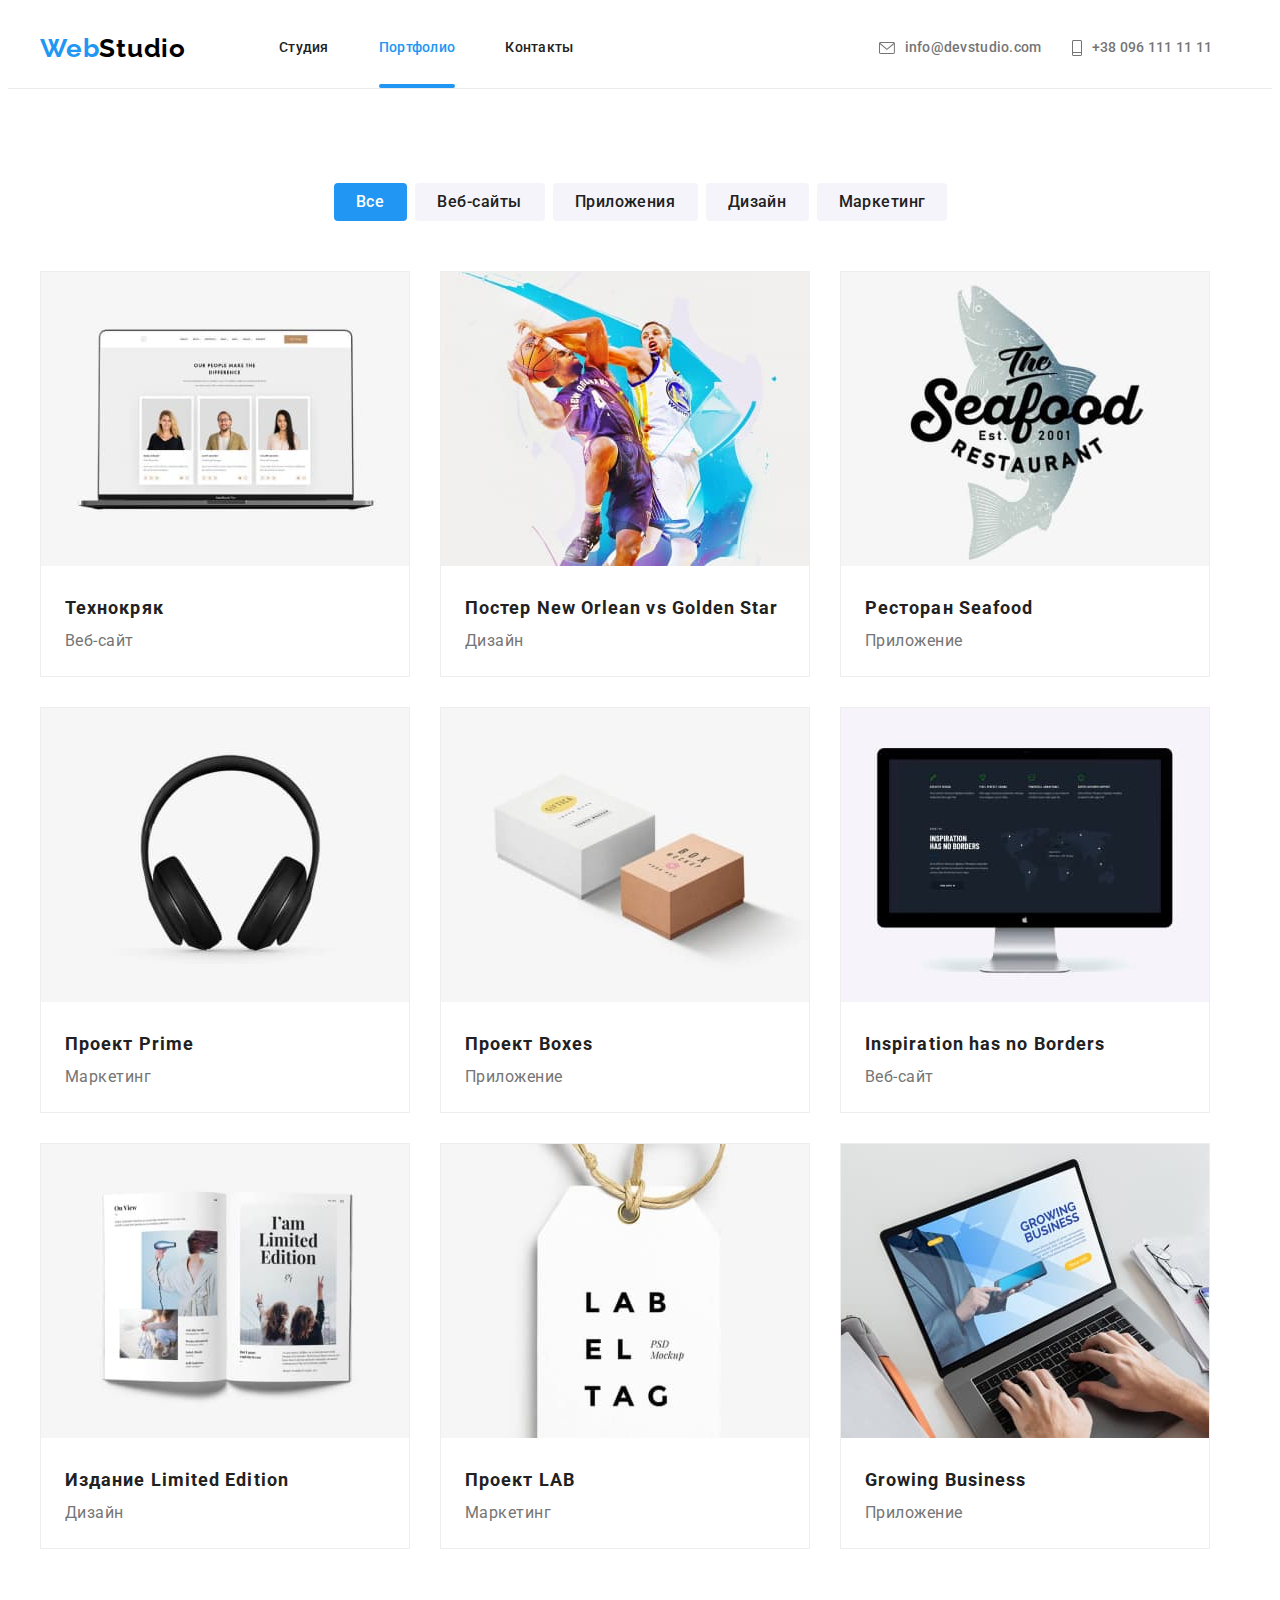
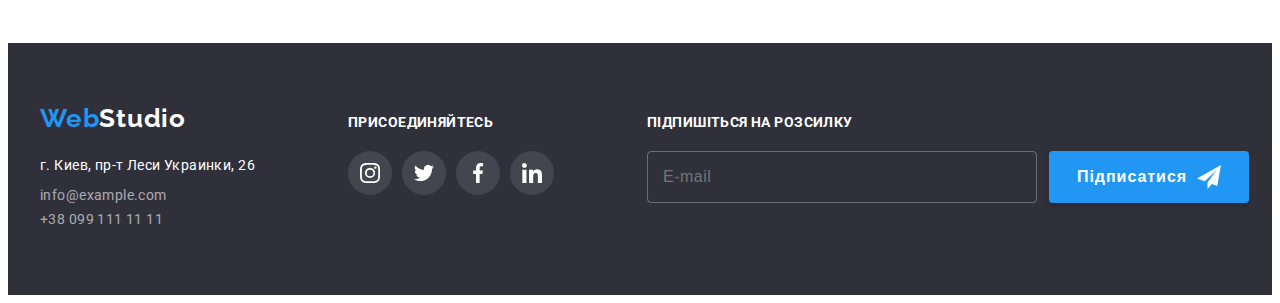
==== commit 122dd9a2: "footer" ====
--- a/portfolio.html
+++ b/portfolio.html
@@ -337,17 +337,19 @@
 
       </div>
       <!-- Підписатися -->
-      <div class="subscribe">
-        <h2 class="subscribe-title">Підпишіться на розсилку</h2>
-        <form name="subscribe-form" class="subscribe-form">
-          <input class="subscribe-field" name="subscribe-email" type="email" placeholder="E-mail" autocomplete="on">
-        <button class="button" type="submit">
-          <span class="button__label">Підписатися</span>
-  <svg class="button__icon" width="24px" height="24px">
-    <use href="./images/icons/icons2.svg#send" ></use>
-  </svg>
-  </button>
-</form>
+      <form class="footer-subscription-form">
+      <h3 class="footer-subscription-form-title">Підпишіться на розсилку</h3>
+      <div class="footer-subsubscription-form-group">
+      <label class="footer-subscription-form-wrap">
+        <input class="footer-subscription-form-input" type="email" name="email" placeholder="E-mail">
+      </label>
+      <button class="footer-subscription-form-btn" type="submit">Підписатися
+        <svg class="footer-subscription-form-btn-svg" height="24" width="24">
+          <use href="./images/icons/icons2.svg#send"></use>
+        </svg>
+      </button>
+      </div>      
+    </form>
       
       </div>
       </div>
--- a/css/styles.css
+++ b/css/styles.css
@@ -198,7 +198,9 @@
     color: var(--logo-blue-txt-cl)
     margin-left: 10px;
 
-}
+
+}
+
 .contacts-link-portfolio {
     font-weight: 500;
     font-size: 14px;
@@ -275,8 +277,7 @@
     padding-right: 32px;
     padding-bottom: 10px;
     padding-left: 32px;  
-    transition: color 250ms cubic-bezier(0.4, 0, 0.2, 1),
-    background-color 250ms cubic-bezier(0.4, 0, 0.2, 1);
+    
 }
 
 .btn {
@@ -650,7 +651,7 @@
 
 
 .footer-right-block {
-margin-left: 70px;
+   margin-left: 70px;
    margin-right: 93px;
 } 
 
@@ -658,7 +659,7 @@
     display: flex;
     align-items: baseline;
     justify-content: center; 
-     gap: 10px;
+    gap: 10px;
     list-style: none;
     margin: 0;
     padding-left: 0;
@@ -705,75 +706,72 @@
 
 /* Футер підписатися*/
 
-.subscribe-title {
-    margin-bottom: 20px;
-    padding-top: 12px;
-    font-family: 'Roboto';
-    font-style: normal;
-    font-weight: 700;
-    font-size: 14px;
-    line-height: 1.14;
-    letter-spacing: 0.03em;
-    text-transform: uppercase;
-    color: #FFFFFF;
-}
-
-.subscribe-form {
-    display: flex;
-}
-
-.subscribe-field {
+.footer-subsubscription-form-group {
+    display: flex;
+    gap: 12px;
+}
+
+.footer-subscription-form-input {
     display: inline-block;
     width: 358px;
-    margin-right: 12px;
-    padding-top: 14px;
-    padding-bottom: 14px;
-    padding-left: 15px;
+    background-color: transparent;
     border: 1px solid rgba(255, 255, 255, 0.3);
-    filter: drop-shadow(0px 4px 4px rgba(0, 0, 0, 0.15));
     border-radius: 4px;
-    font-family: 'Roboto';
+    padding: 15px;
+    font-style: normal;
     font-weight: 400;
     font-size: 16px;
-    line-height: 1.25;
+    line-height: calc(20 / 16);
+    align-items: center;
     letter-spacing: 0.03em;
     color: rgba(255, 255, 255, 0.6);
-    background-color: inherit;
-    transition: border-color 250ms cubic-bezier(0.4, 0, 0.2, 1);
+    transition: color 250ms cubic-bezier(0.4, 0, 0.2, 1),
+    border-color 250ms cubic-bezier(0.4, 0, 0.2, 1);
+}
+
+.footer-subscription-form-input:hover,
+.footer-subscription-form-input:focus {
+    border: 1px solid #2196F3;
+    border-color: #2196F3;
     outline: none;
-}
-.subscribe-field :hover
-.subscribe-field :focus {
-    border: 1px solid rgba(255, 255, 255, 0.3);
-    border-color: rgba(33, 150, 243, 1);
-}
-.button {
-    display: flex;
+   
+}
+
+.footer-subscription-form-btn {
+    display: flex;
+    gap: 10px;
     align-items: center;
     justify-content: center;
-    width: 200px;
-    height: 50px;
-    font-family: 'Roboto';
+    background-color: #2196F3;
+    border-radius: 4px;
+    border-color: transparent;
+    box-shadow: 0px 4px 4px rgba(0, 0, 0, 0.15);
     font-style: normal;
     font-weight: 700;
     font-size: 16px;
-    line-height: 1.88;
+    line-height: calc(30 / 16);
+    text-align: center;
     letter-spacing: 0.06em;
+    padding-top: 10px;
+    padding-right: 28px;
+    padding-bottom: 10px;
+    padding-left: 29px;
+    padding-left: 28px;
+    cursor: pointer;
     color: #FFFFFF;
-    background-color: #2196F3;
-    box-shadow: 0px 4px 4px rgba(0, 0, 0, 0.15);
-    border-radius: 4px;
-    cursor: pointer;
     border: none;
-    transition: background-color 250ms cubic-bezier(0.4, 0, 0.2, 1), filter 250ms cubic-bezier(0.4, 0, 0.2, 1);
-
-}
-
-.button__icon {
-    margin-left: 10px;
-}
-
-
+}
+
+
+.footer-subscription-form-title {
+    margin-bottom: 20px;
+    font-weight: 700;
+    font-size: 14px;
+    line-height: 1.14;
+    letter-spacing: 0.03em;
+    text-transform: uppercase;
+    color: #ffffff;
+}
 
 
 
@@ -902,7 +900,7 @@
     box-shadow 250ms cubic-bezier(0.4, 0, 0.2, 1);
 }
 .portfolio-list,
-.portfolio-btn, {
+.portfolio-btn {
     color: var(--main-txt-cl);
 }
 
@@ -957,6 +955,7 @@
     letter-spacing: 0.03em;
     color: var(--secondary-txt-cl)
 }
+
 .link-cards:hover,
 .link-cards:focus {
 color: var(--logo-blue-txt-cl);
@@ -990,73 +989,83 @@
 
 
 /* Модальное окно */
-
- .backdrope {
+.backdrop {
     position: fixed;
     top: 0;
-    left: 0; 
+    left: 0;
+    z-index: 1000;
     width: 100%;
     height: 100%;
-    z-index: 1000; 
-    align-items: center;
-    background: rgba(0,0,0,0.2);
-    transition: opacity 250ms cubic-bezier(0.4, 0,0.2,1),
-    visibility 250ms cubic-bezier(0.4, 0, 0.2, 1);
-
-    
-} 
-
-.backdrope.is-hidden {
-    overflow: hidden; 
-    opacity: 0; 
+    background-color: rgba(0, 0, 0, 0.2);
+    transition: opacity 250ms ease-out, visibility 600ms ease-out;
+
+}
+
+.backdrop.is-hidden {
+    opacity: 0;
+    visibility: hidden;
     pointer-events: none;
-} 
+}
+
+.backdrop.is-hidden.modal {
+    opacity: 0;
+}
 
 .modal {
-    position: relative;
+    position: absolute;
     top: 50%;
     left: 50%;
-    transform: translate(-50%, -50%);
     width: 528px;
-    height: 581px;
-    padding: 40px;
-    background-color: #FFFFFF;
-    box-shadow: 0px 1px 3px rgba(0, 0, 0, 0.12), 0px 1px 1px rgba(0, 0, 0, 0.14), 0px 2px 1px rgba(0, 0, 0, 0.2);
+    min-height: 581px;
+    background-color: white;
     border-radius: 4px;
-
-    
-}
-
-.button-close-modal {
+    position: relative;
+    transform: translate(-50%, -50%) scale(1);
+    opacity: 1;
+    transition: transform 250ms ease-in-out 200ms, opacity 400ms ease-in-out 200ms;
+    padding-top: 40px;
+    padding-right: 41px;
+    padding-bottom: 40px;
+    padding-left: 39px;
+}
+
+.modal-btn {
     position: absolute;
-    top: 8px;
-    right: 8px;
-    display: flex;
-    align-items: center;
-    justify-content: center;
     width: 30px;
     height: 30px;
     padding: 0;
-    background: #ffffff;
+    display: flex;
+    align-items: center;
+    justify-content: center;
+    top: 8px;
+    right: 8px;
+    border-radius: 50%;
     border: 1px solid rgba(0, 0, 0, 0.1);
-    border-radius: 50%;
     background-color: transparent;
     cursor: pointer;
-/* animation: 250ms cubic-bezier(0.4, 0, 0.2, 1); */
-}
-
-.svg-padding {
-    transition: fill 250ms cubic-bezier(0.4, 0, 0.2, 1);
-}
-
-
-.button-close-modal :hover {
-fill: #2196F3;
-} 
-
-.modal-form-title {
-    font-family: 'Roboto';
-    font-style: normal;
+}
+
+.modal-btn-icon {
+    width: 11px;
+    height: 11px;
+    transition-duration: 250ms;
+    transition-timing-function: cubic-bezier(0.4, 0, 0.2, 1);
+    transition-delay: 0s;
+}
+
+.modal-btn-icon:hover,
+.modal-btn-icon:focus {
+    fill: #2196f3;
+        
+}
+
+.register-form {
+    text-align: center;
+}
+
+.register-form-title {
+    display: block;
+    margin-bottom: 12px;
     font-weight: 700;
     font-size: 20px;
     line-height: 1.15;
@@ -1065,124 +1074,157 @@
     color: #212121;
 }
 
-.modal-form-container{
-    padding-top: 12px;
-    text-align: center;
-}
-
-.modal-form-group {
-
-}
-
-.modal-form-label {
+.register-form-group {
+    margin-bottom: 20px;
+}
+
+.register-form-lable {
+    display: block;
+    text-align: left;
+    margin-bottom: 5px;
+    font-weight: 400;
+    font-size: 12px;
+    line-height: 1.17;
+    letter-spacing: 0.01em;
+    color: #757575;
+    padding-left: 1px;
+}
+
+.register-form-wrap {
+    display: block;
     position: relative;
-    display: flex;
-    flex-direction: column;
     margin-bottom: 10px;
-
-}
-
-.label-text {
-    margin-bottom: 4px;
-    font-family: 'Roboto';
+}
+
+.register-form-field {
+    position: relative;
+}
+
+.register-form-icon {
+    position: absolute;
+    top: 29px;
+    top: 50%;
+    transform: translateY(-50%);
+    left: 12px;
+    transition-duration: 250ms;
+    transition-timing-function: cubic-bezier(0.4, 0, 0.2, 1);
+    transition-delay: 0s;
+}
+
+.register-form-wrap:last-child {
+    margin-bottom: 0;
+}
+
+.register-form-input,
+.register-form-message {
+    border: solid 1px #D9D9D9;
+    border-radius: 5px;
+    width: 100%;
+    outline: transparent;
+    padding: 10px;
+    padding-left: 50px;
+    transition-duration: 250ms;
+    transition-timing-function: cubic-bezier(0.4, 0, 0.2, 1);
+    transition-delay: 0s;
+}
+
+.register-form-message {
+    resize: none;
+    height: 120px;
+    padding: 10px;
+}
+
+.register-form-input:focus,
+.register-form-message:focus {
+    border: solid 1px #2196f3;
+}
+
+.register-form-input:focus-within+.register-form-icon {
+    fill: #2196f3;
+}
+
+textarea::placeholder {
     font-style: normal;
     font-weight: 400;
     font-size: 12px;
     line-height: 1.17;
-    text-align: left;
     letter-spacing: 0.01em;
+    color: rgba(117, 117, 117, 0.5);
+}
+
+.register-form-agreement {
+    display: flex;
+    align-items: center;
+    justify-content: center;
+    gap: 9px;
+    margin-bottom: 30px;
+
+
+}
+
+.register-form-agreement-text {
+    font-style: normal;
+    font-weight: 400;
+    font-size: 14px;
+    line-height: calc 1.71;
+    letter-spacing: 0.03em;
     color: #757575;
 }
 
-.form-field {
-    height: 40px;
-    border: 1px solid rgba(33, 33, 33, 0.2);
+.register-icon-uncheck {
+    transition: opacity 250ms ease-in-out;
+}
+
+.register-icon-check {
+    opacity: 0;
+    transition: opacity 250ms ease-in-out;
+}
+
+.register-checkbox:checked+.register-icon .register-icon-uncheck {
+    opacity: 0;
+}
+
+.register-checkbox:checked+.register-icon .register-icon-check {
+    opacity: 1;
+}
+
+.register-form-agreement-link {
+    text-decoration: underline;
+    color: #2196f3;
+    text-underline-position: under;
+}
+
+.register-form-btn {
+    display: inline-block;
+    align-items: center;
+    padding: 10px 55px;
+    font-family: inherit;
+    font-weight: 700;
+    font-size: 16px;
+    line-height: calc(30 / 16);
+    letter-spacing: 0.06em;
+    color: #ffffff;
+    cursor: pointer;
+    background-color: #2196f3;
+    box-shadow: 0px 4px 4px rgba(0, 0, 0, 0.15);
     border-radius: 4px;
-    padding-left: 40px;
-    transition: border-color 250ms cubic-bezier(0.4, 0, 0.2, 1);
-}
-
-.modal-form-icon {
+    border-color: transparent;
+}
+
+.visuaaly-hidden {
     position: absolute;
-    top: 50%;
-    left: 12px;
-}
-
-.modal-form-icon {
-    transition: fill 250ms cubic-bezier(0.4, 0, 0.2, 1);
-}
-.modal-form-label .comment {
-    height: 120px;
-    padding: 12px 16px;
-    resize: none;
-}
-
-.modal-form-label .checkbox {
-    flex-direction: row;
-    align-items: center;
-    margin-top: 20px;
-    margin-bottom: 0;
-    padding-left: 12px;
-}
-
-.standart-checkbox {
-
-}
-
-.visually-hidden {
-    position: absolute;
+    white-space: nowrap;
     width: 1px;
     height: 1px;
-    margin: -1px;
+    overflow: hidden;
     border: 0;
     padding: 0;
-    white-space: nowrap;
-    clip-path: inset(100%);
     clip: rect(0 0 0 0);
-    overflow: hidden;
-
-}
-
-.custom-checkbox {
-    position: relative;
-    display: inline-block;
-    width: 16px;
-    height: 15px;
-    margin-right: 9px;
-    border: 2px solid #212121;
-    border-radius: 2px;
-
-
-}
-
-.icon-checkbox {
-    position: absolute;
-    top: -2px;
-    left: -2px;
-    opacity: 0;
-}
-
-.agreement {
-    font-family: 'Roboto';
-    font-weight: 425;
-    font-size: 14px;
-    line-height: 1.71;
-    letter-spacing: 0.03em;
-    color: #757575;
-}
-
-.link-agreement {
-    color: #2196F3;
-}
-
-.btn-send-modal-form {
-    padding: 10px 55px 10px 56px;
-    box-shadow: 0px 4px 4px rgb(0 0 0 / 15%);
-}
-
-.btn-send {
-    
-}
+    clip-path: inset(50%);
+    margin: -1px;
+}
+
+
 
 
 
